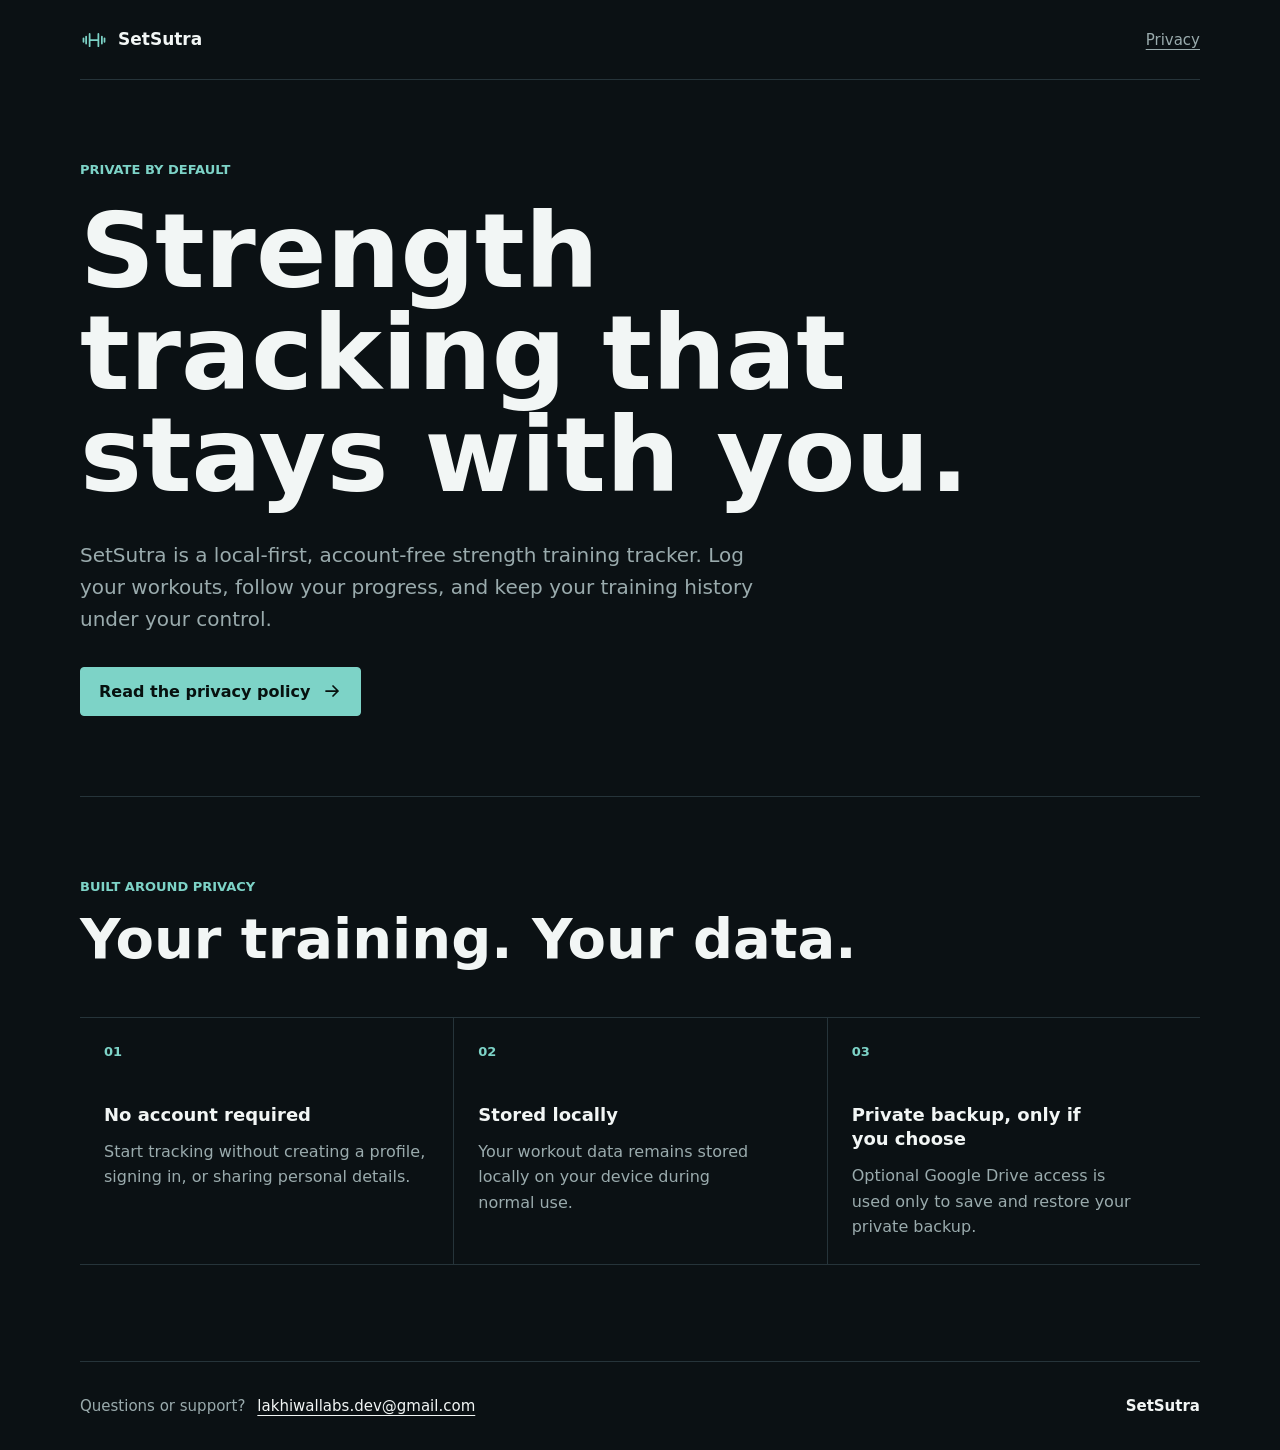
==== index.html @ 1363d1ea "Create SetSutra GitHub Pages homepage" ====
<!doctype html>
<html lang="en">
  <head>
    <meta charset="utf-8">
    <meta name="viewport" content="width=device-width, initial-scale=1">
    <meta name="theme-color" content="#0b1114">
    <link rel="icon" href="favicon.svg" type="image/svg+xml">
    <meta
      name="description"
      content="SetSutra is a local-first, account-free strength training tracker. Your workout data stays on your device."
    >
    <title>SetSutra — Strength tracking, kept private</title>
    <link rel="stylesheet" href="styles.css">
  </head>
  <body>
    <header class="site-header">
      <a class="brand" href="./" aria-label="SetSutra home">
        <svg class="brand-mark" viewBox="0 0 32 32" aria-hidden="true">
          <path d="M7 12v8M11 9v14M21 9v14M25 12v8M11 16h10M4 14v4M28 14v4" />
        </svg>
        <span>SetSutra</span>
      </a>
      <a class="header-link" href="https://lakhiwal.github.io/setsutra-privacy/">Privacy</a>
    </header>

    <main>
      <section class="hero" aria-labelledby="hero-title">
        <p class="eyebrow">Private by default</p>
        <h1 id="hero-title">Strength tracking that stays with you.</h1>
        <p class="intro">
          SetSutra is a local-first, account-free strength training tracker. Log your workouts,
          follow your progress, and keep your training history under your control.
        </p>
        <a class="primary-link" href="https://lakhiwal.github.io/setsutra-privacy/">
          Read the privacy policy
          <svg viewBox="0 0 20 20" aria-hidden="true">
            <path d="M4 10h12M11 5l5 5-5 5" />
          </svg>
        </a>
      </section>

      <section class="principles" aria-labelledby="principles-title">
        <div class="section-heading">
          <p class="eyebrow">Built around privacy</p>
          <h2 id="principles-title">Your training. Your data.</h2>
        </div>

        <div class="principle-list">
          <article>
            <span class="number" aria-hidden="true">01</span>
            <div>
              <h3>No account required</h3>
              <p>Start tracking without creating a profile, signing in, or sharing personal details.</p>
            </div>
          </article>

          <article>
            <span class="number" aria-hidden="true">02</span>
            <div>
              <h3>Stored locally</h3>
              <p>Your workout data remains stored locally on your device during normal use.</p>
            </div>
          </article>

          <article>
            <span class="number" aria-hidden="true">03</span>
            <div>
              <h3>Private backup, only if you choose</h3>
              <p>Optional Google Drive access is used only to save and restore your private backup.</p>
            </div>
          </article>
        </div>
      </section>
    </main>

    <footer>
      <p>Questions or support?</p>
      <a href="mailto:lakhiwallabs.dev@gmail.com">lakhiwallabs.dev@gmail.com</a>
      <span class="footer-mark">SetSutra</span>
    </footer>
  </body>
</html>
---- styles.css ----
:root {
  color-scheme: dark;
  --background: #0b1114;
  --surface: #10191d;
  --line: #26343a;
  --text: #f2f6f5;
  --muted: #9aabad;
  --accent: #7dd3c7;
  --accent-strong: #a1e3da;
  --max-width: 70rem;
}

* {
  box-sizing: border-box;
}

html {
  background: var(--background);
  scroll-behavior: smooth;
}

body {
  min-width: 20rem;
  margin: 0;
  background: var(--background);
  color: var(--text);
  font-family: Inter, ui-sans-serif, system-ui, -apple-system, BlinkMacSystemFont, "Segoe UI", sans-serif;
  font-size: 1rem;
  line-height: 1.6;
  -webkit-font-smoothing: antialiased;
}

a {
  color: inherit;
}

a:focus-visible {
  outline: 0.1875rem solid var(--accent);
  outline-offset: 0.25rem;
  border-radius: 0.125rem;
}

.site-header,
main,
footer {
  width: min(100% - 2rem, var(--max-width));
  margin-inline: auto;
}

.site-header {
  display: flex;
  align-items: center;
  justify-content: space-between;
  min-height: 5rem;
  border-bottom: 1px solid var(--line);
}

.brand {
  display: inline-flex;
  align-items: center;
  gap: 0.625rem;
  color: var(--text);
  font-size: 1.0625rem;
  font-weight: 700;
  text-decoration: none;
}

.brand-mark {
  width: 1.75rem;
  height: 1.75rem;
  fill: none;
  stroke: var(--accent);
  stroke-linecap: round;
  stroke-linejoin: round;
  stroke-width: 2;
}

.header-link {
  color: var(--muted);
  font-size: 0.9375rem;
  text-underline-offset: 0.25rem;
}

.header-link:hover,
.header-link:focus-visible,
footer a:hover,
footer a:focus-visible {
  color: var(--accent-strong);
}

.hero {
  display: grid;
  align-content: center;
  min-height: min(42rem, calc(100dvh - 5rem));
  padding-block: 5rem;
}

.eyebrow {
  margin: 0 0 1.25rem;
  color: var(--accent);
  font-size: 0.8125rem;
  font-weight: 700;
  text-transform: uppercase;
}

h1,
h2,
h3,
p {
  text-wrap: pretty;
}

h1,
h2 {
  text-wrap: balance;
}

h1 {
  max-width: 13ch;
  margin: 0;
  font-size: clamp(2.75rem, 9vw, 6.5rem);
  line-height: 0.98;
  font-weight: 750;
}

.intro {
  max-width: 43rem;
  margin: 2rem 0 0;
  color: var(--muted);
  font-size: clamp(1.0625rem, 2vw, 1.25rem);
}

.primary-link {
  display: inline-flex;
  align-items: center;
  justify-content: center;
  gap: 0.75rem;
  width: fit-content;
  min-height: 3rem;
  margin-top: 2rem;
  padding: 0.6875rem 1.125rem;
  border: 1px solid var(--accent);
  border-radius: 0.25rem;
  background: var(--accent);
  color: #07110f;
  font-weight: 700;
  text-decoration: none;
}

.primary-link:hover {
  background: var(--accent-strong);
  border-color: var(--accent-strong);
}

.primary-link svg {
  width: 1.25rem;
  height: 1.25rem;
  fill: none;
  stroke: currentColor;
  stroke-linecap: round;
  stroke-linejoin: round;
  stroke-width: 1.75;
}

.principles {
  padding-block: 5rem 6rem;
  border-top: 1px solid var(--line);
}

.section-heading {
  margin-bottom: 3rem;
}

.section-heading .eyebrow {
  margin-bottom: 0.75rem;
}

h2 {
  margin: 0;
  font-size: clamp(2rem, 5vw, 3.5rem);
  line-height: 1.05;
}

.principle-list {
  display: grid;
  grid-template-columns: repeat(3, 1fr);
  border-top: 1px solid var(--line);
}

article {
  display: grid;
  grid-template-rows: auto 1fr;
  gap: 2.5rem;
  min-width: 0;
  padding: 1.5rem;
  border-bottom: 1px solid var(--line);
}

article + article {
  border-left: 1px solid var(--line);
}

.number {
  color: var(--accent);
  font-size: 0.8125rem;
  font-variant-numeric: tabular-nums;
  font-weight: 700;
}

h3 {
  margin: 0 0 0.75rem;
  font-size: 1.125rem;
  line-height: 1.35;
}

article p {
  margin: 0;
  color: var(--muted);
}

footer {
  display: grid;
  grid-template-columns: auto 1fr auto;
  align-items: center;
  gap: 0.75rem;
  padding-block: 2rem;
  border-top: 1px solid var(--line);
  color: var(--muted);
  font-size: 0.9375rem;
}

footer p {
  margin: 0;
}

footer a {
  width: fit-content;
  color: var(--text);
  text-underline-offset: 0.25rem;
}

.footer-mark {
  color: var(--text);
  font-weight: 700;
}

@media (max-width: 44rem) {
  .hero {
    min-height: auto;
    padding-block: 5rem 6rem;
  }

  .principles {
    padding-block: 4rem;
  }

  .principle-list {
    grid-template-columns: 1fr;
  }

  article {
    grid-template-columns: 2rem 1fr;
    grid-template-rows: auto;
    gap: 1rem;
    padding-inline: 0;
  }

  article + article {
    border-left: 0;
  }

  footer {
    grid-template-columns: 1fr;
  }

  .footer-mark {
    margin-top: 1rem;
  }
}

@media (prefers-reduced-motion: reduce) {
  html {
    scroll-behavior: auto;
  }
}
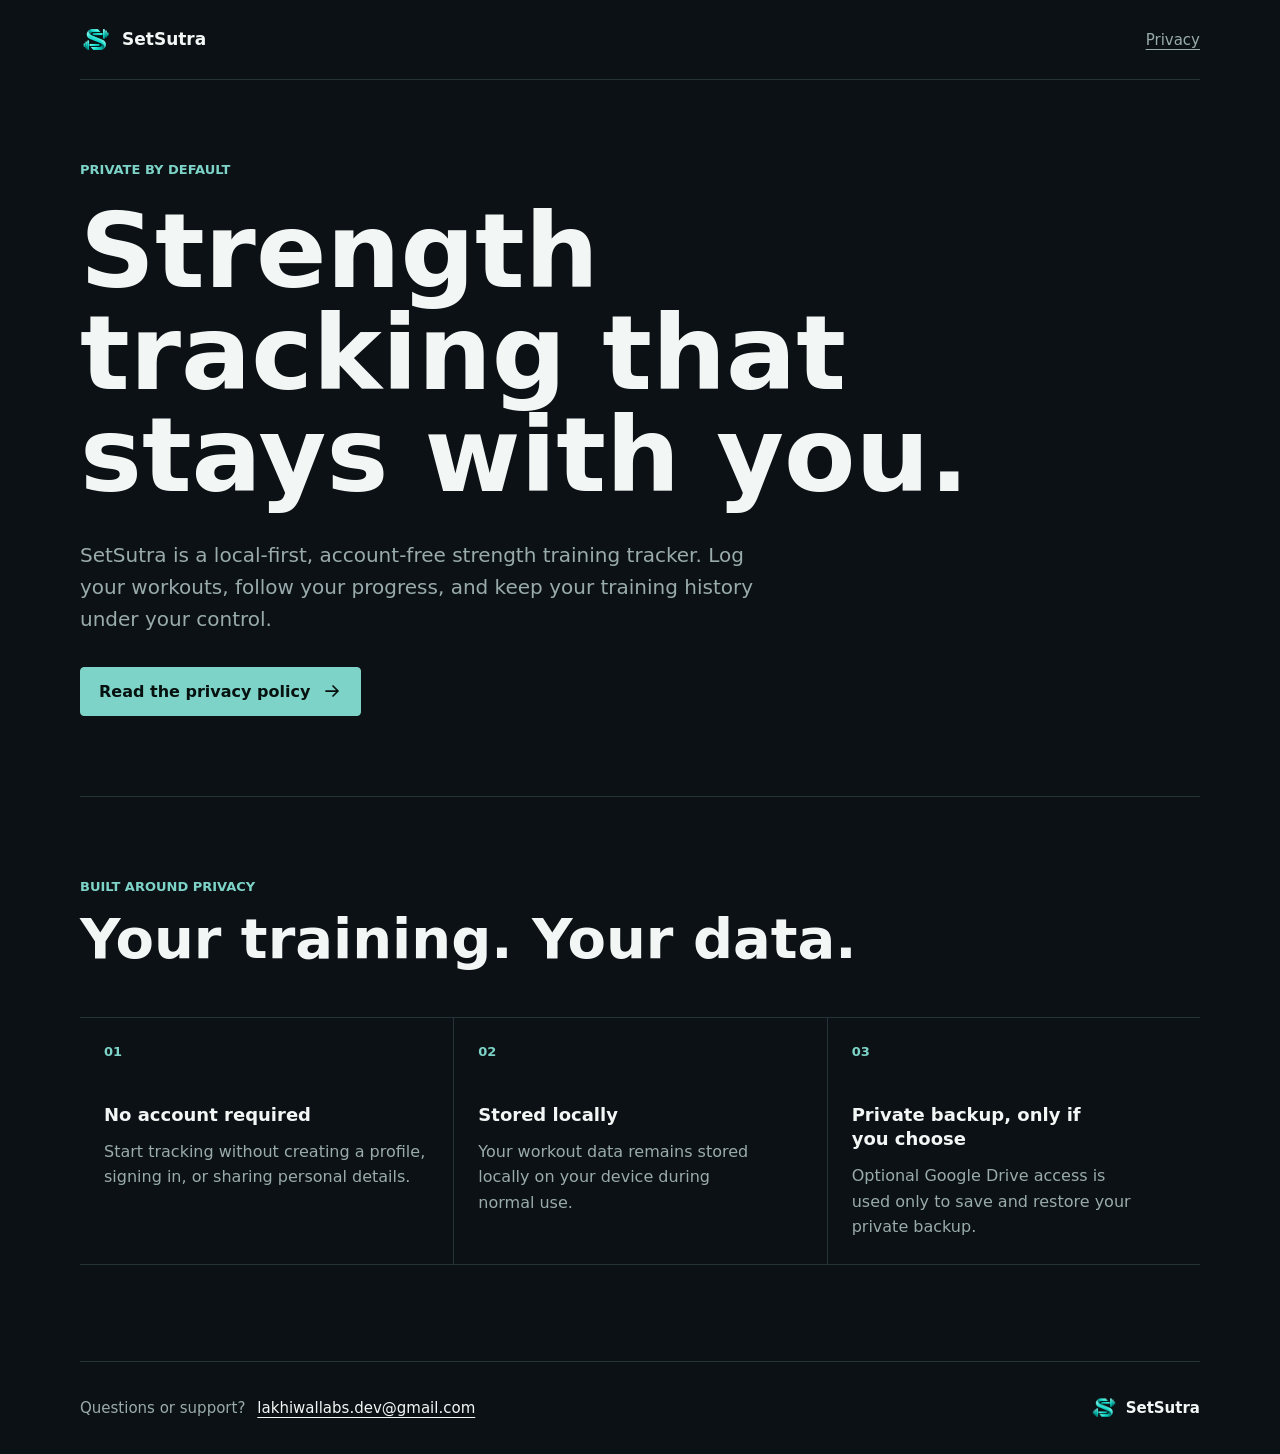
==== commit 61130310: "Move privacy policy into main site and add official logo" ====
--- a/index.html
+++ b/index.html
@@ -4,7 +4,7 @@
     <meta charset="utf-8">
     <meta name="viewport" content="width=device-width, initial-scale=1">
     <meta name="theme-color" content="#0b1114">
-    <link rel="icon" href="favicon.svg" type="image/svg+xml">
+    <link rel="icon" href="assets/favicon.png" type="image/png">
     <meta
       name="description"
       content="SetSutra is a local-first, account-free strength training tracker. Your workout data stays on your device."
@@ -15,12 +15,10 @@
   <body>
     <header class="site-header">
       <a class="brand" href="./" aria-label="SetSutra home">
-        <svg class="brand-mark" viewBox="0 0 32 32" aria-hidden="true">
-          <path d="M7 12v8M11 9v14M21 9v14M25 12v8M11 16h10M4 14v4M28 14v4" />
-        </svg>
+        <img class="brand-mark" src="assets/setsutra-logo.png" alt="">
         <span>SetSutra</span>
       </a>
-      <a class="header-link" href="https://lakhiwal.github.io/setsutra-privacy/">Privacy</a>
+      <a class="header-link" href="privacy/">Privacy</a>
     </header>
 
     <main>
@@ -31,7 +29,7 @@
           SetSutra is a local-first, account-free strength training tracker. Log your workouts,
           follow your progress, and keep your training history under your control.
         </p>
-        <a class="primary-link" href="https://lakhiwal.github.io/setsutra-privacy/">
+        <a class="primary-link" href="privacy/">
           Read the privacy policy
           <svg viewBox="0 0 20 20" aria-hidden="true">
             <path d="M4 10h12M11 5l5 5-5 5" />
@@ -76,7 +74,10 @@
     <footer>
       <p>Questions or support?</p>
       <a href="mailto:lakhiwallabs.dev@gmail.com">lakhiwallabs.dev@gmail.com</a>
-      <span class="footer-mark">SetSutra</span>
+      <a class="footer-brand" href="./" aria-label="SetSutra home">
+        <img src="assets/setsutra-logo.png" alt="">
+        <span>SetSutra</span>
+      </a>
     </footer>
   </body>
 </html>
--- a/styles.css
+++ b/styles.css
@@ -66,13 +66,9 @@
 }
 
 .brand-mark {
-  width: 1.75rem;
-  height: 1.75rem;
-  fill: none;
-  stroke: var(--accent);
-  stroke-linecap: round;
-  stroke-linejoin: round;
-  stroke-width: 2;
+  width: 2rem;
+  height: 2rem;
+  object-fit: contain;
 }
 
 .header-link {
@@ -239,9 +235,89 @@
   text-underline-offset: 0.25rem;
 }
 
-.footer-mark {
-  color: var(--text);
-  font-weight: 700;
+.footer-brand {
+  display: inline-flex;
+  align-items: center;
+  gap: 0.5rem;
+  width: fit-content;
+  color: var(--text);
+  font-weight: 700;
+  text-decoration: none;
+}
+
+.footer-brand img {
+  width: 1.75rem;
+  height: 1.75rem;
+  object-fit: contain;
+}
+
+.privacy-page .site-header,
+.privacy-page .policy,
+.privacy-page > footer {
+  width: min(100% - 2rem, 52rem);
+}
+
+.policy {
+  padding-block: 5rem 6rem;
+}
+
+.policy-intro {
+  padding-bottom: 3rem;
+  border-bottom: 1px solid var(--line);
+}
+
+.policy h1 {
+  max-width: none;
+  font-size: clamp(2.75rem, 8vw, 5rem);
+}
+
+.policy .updated {
+  margin: 1.25rem 0 2.5rem;
+  color: var(--muted);
+  font-size: 0.9375rem;
+}
+
+.policy .summary {
+  margin: 0 0 1.5rem;
+  padding: 1.25rem;
+  border-left: 0.25rem solid var(--accent);
+  background: var(--surface);
+  color: var(--text);
+  font-size: 1.0625rem;
+}
+
+.policy section {
+  padding-top: 3rem;
+}
+
+.policy h2 {
+  margin-bottom: 1.25rem;
+  font-size: clamp(1.5rem, 4vw, 2rem);
+  line-height: 1.2;
+}
+
+.policy p,
+.policy li {
+  color: var(--muted);
+}
+
+.policy p {
+  margin: 0 0 1rem;
+}
+
+.policy ul {
+  margin: 1.25rem 0;
+  padding-left: 1.25rem;
+}
+
+.policy li {
+  margin-block: 0.5rem;
+  padding-left: 0.25rem;
+}
+
+.policy a {
+  color: var(--accent);
+  text-underline-offset: 0.25rem;
 }
 
 @media (max-width: 44rem) {
@@ -273,8 +349,16 @@
     grid-template-columns: 1fr;
   }
 
-  .footer-mark {
+  .footer-brand {
     margin-top: 1rem;
+  }
+
+  .policy {
+    padding-block: 4rem;
+  }
+
+  .policy section {
+    padding-top: 2.5rem;
   }
 }
 
